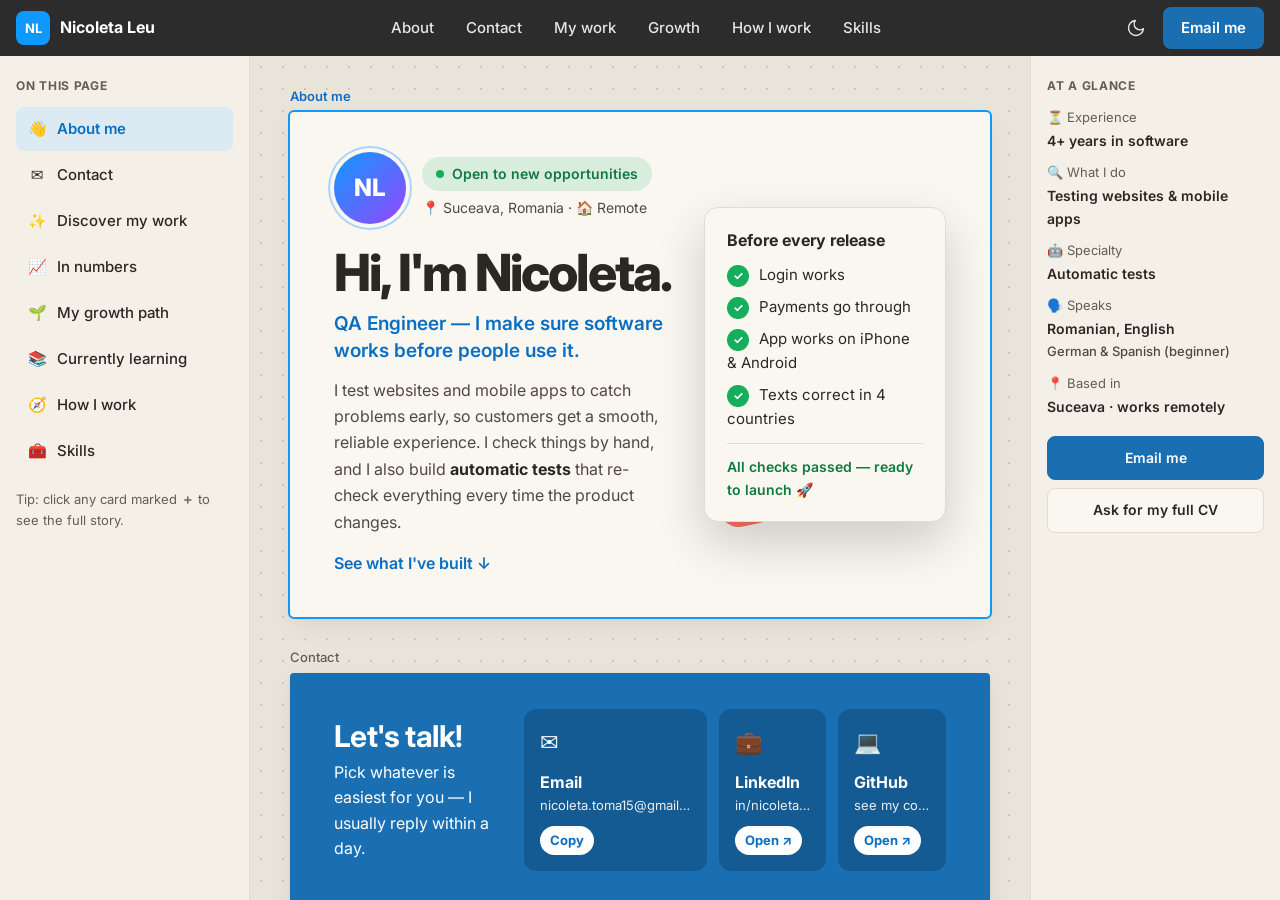
==== index.html @ d8bd8619 "Add portfolio site Static CV/portfolio page styled like a design-tool canvas, written in plain langu" ====
<!doctype html>
<html lang="en">
<head>
  <meta charset="utf-8" />
  <meta name="viewport" content="width=device-width, initial-scale=1" />
  <title>Nicoleta Leu — QA Automation Engineer</title>
  <meta name="description" content="Nicoleta Leu — QA Engineer. I make sure websites and mobile apps work correctly before customers use them." />
  <meta property="og:title" content="Nicoleta Leu — QA Automation Engineer" />
  <meta property="og:description" content="I make sure websites and mobile apps work correctly before customers use them." />
  <link rel="icon" href="data:image/svg+xml,<svg xmlns='http://www.w3.org/2000/svg' viewBox='0 0 32 32'><rect width='32' height='32' rx='8' fill='%230d99ff'/><text x='16' y='22' font-family='Arial' font-size='15' font-weight='700' fill='white' text-anchor='middle'>NL</text></svg>" />
  <link rel="preconnect" href="https://fonts.googleapis.com" />
  <link rel="preconnect" href="https://fonts.gstatic.com" crossorigin />
  <link href="https://fonts.googleapis.com/css2?family=Inter:wght@400;500;600;700;800&display=swap" rel="stylesheet" />
  <link rel="stylesheet" href="styles.css?v=14" />
</head>
<body>
  <!-- ============ TOP BAR ============ -->
  <header class="topbar">
    <a class="brand" href="#about">
      <span class="logo">NL</span>
      <span class="brand-name">Nicoleta Leu</span>
    </a>

    <nav class="topnav" aria-label="Main">
      <a href="#about">About</a>
      <a href="#contact">Contact</a>
      <a href="#work">My work</a>
      <a href="#growth">Growth</a>
      <a href="#process">How I work</a>
      <a href="#skills">Skills</a>
    </nav>

    <div class="topbar-right">
      <button class="icon-btn" id="themeToggle" aria-label="Switch light / dark mode" title="Switch light / dark mode">
        <svg viewBox="0 0 24 24"><path d="M21 12.8A9 9 0 1111.2 3a7 7 0 009.8 9.8z"/></svg>
      </button>
      <a class="cta-btn" href="mailto:nicoleta.toma15@gmail.com">Email me</a>
    </div>
  </header>
  <div class="read-progress" aria-hidden="true"><span id="readBar"></span></div>

  <div class="workspace">
    <!-- ============ LEFT: CONTENTS ============ -->
    <aside class="panel panel-left" aria-label="Contents">
      <div class="panel-head">On this page</div>
      <ul class="layers" id="layers">
        <li data-target="about"><span class="li-ico">👋</span>About me</li>
        <li data-target="contact"><span class="li-ico">✉️</span>Contact</li>
        <li data-target="work"><span class="li-ico">✨</span>Discover my work</li>
        <li data-target="results"><span class="li-ico">📈</span>In numbers</li>
        <li data-target="growth"><span class="li-ico">🌱</span>My growth path</li>
        <li data-target="learning"><span class="li-ico">📚</span>Currently learning</li>
        <li data-target="process"><span class="li-ico">🧭</span>How I work</li>
        <li data-target="skills"><span class="li-ico">🧰</span>Skills</li>
      </ul>
      <p class="panel-hint">Tip: click any card marked <b>＋</b> to see the full story.</p>
    </aside>

    <!-- ============ CANVAS ============ -->
    <main class="canvas" id="canvas">
      <div class="board">

        <!-- ABOUT -->
        <section class="frame span-2" id="about">
          <span class="frame-label">About me</span>
          <div class="frame-body hero">
            <div class="hero-text">
              <div class="hero-id">
                <div class="avatar-xl" aria-hidden="true">NL</div>
                <div>
                  <span class="pill"><span class="dot"></span>Open to new opportunities</span>
                  <p class="where">📍 Suceava, Romania · 🏠 Remote</p>
                </div>
              </div>
              <h1>Hi, I'm Nicoleta.</h1>
              <p class="role">QA Engineer — I make sure software works before people use it.</p>
              <p class="lead">
                I test websites and mobile apps to catch problems early, so customers
                get a smooth, reliable experience. I check things by hand, and I also
                build <strong>automatic tests</strong> that re-check everything every time
                the product changes.
              </p>
              <a class="scroll-hint" href="#work">See what I've built ↓</a>
            </div>
            <div class="hero-art" aria-hidden="true">
              <div class="shape s-circle"></div>
              <div class="shape s-square"></div>
              <div class="shape s-tri"></div>
              <div class="check-card">
                <div class="cc-title">Before every release</div>
                <ul>
                  <li><span class="tick">✓</span>Login works</li>
                  <li><span class="tick">✓</span>Payments go through</li>
                  <li><span class="tick">✓</span>App works on iPhone &amp; Android</li>
                  <li><span class="tick">✓</span>Texts correct in 4 countries</li>
                </ul>
                <div class="cc-foot">All checks passed — ready to launch 🚀</div>
              </div>
            </div>
          </div>
        </section>

        <!-- CONTACT (right after "about me") -->
        <section class="frame span-2" id="contact">
          <span class="frame-label">Contact</span>
          <div class="frame-body contact">
            <div class="contact-intro">
              <h2>Let's talk!</h2>
              <p>Pick whatever is easiest for you — I usually reply within a day.</p>
            </div>
            <div class="contact-grid">
              <button class="contact-tile" id="copyEmail" data-email="nicoleta.toma15@gmail.com">
                <span class="ct-ico">✉️</span>
                <span class="ct-text"><b>Email</b><span>nicoleta.toma15@gmail.com</span></span>
                <span class="ct-action" id="copyLabel">Copy</span>
              </button>
              <a class="contact-tile" href="https://www.linkedin.com/in/nicoleta-leu" target="_blank" rel="noopener">
                <span class="ct-ico">💼</span>
                <span class="ct-text"><b>LinkedIn</b><span>in/nicoleta-leu</span></span>
                <span class="ct-action">Open ↗</span>
              </a>
              <a class="contact-tile" href="https://github.com/nicoletaleu" target="_blank" rel="noopener">
                <span class="ct-ico">💻</span>
                <span class="ct-text"><b>GitHub</b><span>see my code</span></span>
                <span class="ct-action">Open ↗</span>
              </a>
            </div>
          </div>
        </section>

        <!-- DISCOVER MY WORK -->
        <section class="frame span-2" id="work">
          <span class="frame-label">Discover my work</span>
          <div class="frame-body">
            <div class="section-head">
              <h2>Discover my work</h2>
              <p class="sub">Click a card to see what I did and why it mattered.</p>
            </div>
            <div class="work-grid">
              <button class="work-card" data-detail="tests" style="--c:#ffcd29">
                <span class="wc-ico">🧪</span>
                <b>Most of a 1,100+ test suite</b>
                <span class="wc-meta">Test automation · 616 tests</span>
                <span class="wc-plus" aria-hidden="true">＋</span>
              </button>
              <button class="work-card" data-detail="payments" style="--c:#0d99ff">
                <span class="wc-ico">💳</span>
                <b>Keeping payments &amp; accounts safe</b>
                <span class="wc-meta">Payments · 98% pass rate</span>
                <span class="wc-plus" aria-hidden="true">＋</span>
              </button>
              <button class="work-card" data-detail="report" style="--c:#14ae5c">
                <span class="wc-ico">📊</span>
                <b>A quality report for the whole team</b>
                <span class="wc-meta">Reporting · 23 product flows</span>
                <span class="wc-plus" aria-hidden="true">＋</span>
              </button>
              <button class="work-card" data-detail="pipeline" style="--c:#9747ff">
                <span class="wc-ico">⚙️</span>
                <b>Tests that run on their own</b>
                <span class="wc-meta">CI/CD · built from scratch</span>
                <span class="wc-plus" aria-hidden="true">＋</span>
              </button>
              <button class="work-card" data-detail="countries" style="--c:#ff7262">
                <span class="wc-ico">🌍</span>
                <b>Testing in 4 countries</b>
                <span class="wc-meta">Manual testing · RO, ES, US, DE</span>
                <span class="wc-plus" aria-hidden="true">＋</span>
              </button>
              <button class="work-card" data-detail="tools" style="--c:#f24e1e">
                <span class="wc-ico">🛠️</span>
                <b>13 tools that make testing faster</b>
                <span class="wc-meta">Tooling · incl. an AI helper</span>
                <span class="wc-plus" aria-hidden="true">＋</span>
              </button>
            </div>
          </div>
        </section>

        <!-- RESULTS -->
        <section class="frame span-2" id="results">
          <span class="frame-label">In numbers</span>
          <div class="frame-body stats">
            <div class="stat"><b data-count="616">616</b><span>automatic tests written — more than half of a full test suite</span></div>
            <div class="stat"><b data-count="98" data-suffix="%">98%</b><span>of payment &amp; account checks pass reliably</span></div>
            <div class="stat"><b data-count="160">160</b><span>problems found and reported to developers</span></div>
            <div class="stat"><b data-count="4" data-suffix="+">4+</b><span>years working in software</span></div>
          </div>
        </section>

        <!-- MY GROWTH PATH -->
        <section class="frame span-2" id="growth">
          <span class="frame-label">My growth path</span>
          <div class="frame-body">
            <div class="section-head">
              <h2>My growth path</h2>
              <p class="sub">How I got here — one step at a time.</p>
            </div>
            <ol class="path">
              <li class="path-step" style="--c:#ffcd29">
                <span class="ps-year">2020</span>
                <span class="ps-dot">🌱</span>
                <b>Discovered testing</b>
                <span>Learned how software is tested — and loved finding what others miss.</span>
              </li>
              <li class="path-step" style="--c:#ff7262">
                <span class="ps-year">2022</span>
                <span class="ps-dot">💻</span>
                <b>Built websites</b>
                <span>3 years building web pages and checking them on every browser and device.</span>
              </li>
              <li class="path-step" style="--c:#9747ff">
                <span class="ps-year">2025</span>
                <span class="ps-dot">🤖</span>
                <b>Moved into automation</b>
                <span>Started writing automatic tests for websites, APIs and mobile apps.</span>
              </li>
              <li class="path-step" style="--c:#14ae5c">
                <span class="ps-year">2026</span>
                <span class="ps-dot">✨</span>
                <b>Testing with AI</b>
                <span>616 automatic tests written, and an AI helper for testing built.</span>
              </li>
              <li class="path-step next">
                <span class="ps-year">Next</span>
                <span class="ps-dot">🚀</span>
                <b>Your team?</b>
                <a href="#contact">Let's talk →</a>
              </li>
            </ol>
          </div>
        </section>

        <!-- CURRENTLY LEARNING -->
        <section class="frame span-2" id="learning">
          <span class="frame-label">Currently learning</span>
          <div class="frame-body">
            <div class="section-head">
              <h2>Currently learning</h2>
              <p class="sub">I never stop growing — here's what I'm working on now.</p>
            </div>
            <div class="stage-legend" aria-hidden="true">
              <span>Learning</span><span>Practising</span><span>Using at work</span>
            </div>
            <ul class="learn-list">
              <li class="learn" data-stage="3">
                <span class="l-ico">🤖</span>
                <div class="l-text"><b>AI-assisted testing</b><span>Building AI helpers that speed up testing</span></div>
                <div class="stages" role="img" aria-label="Stage: using at work"><i></i><i></i><i></i></div>
                <span class="l-stage">Using at work</span>
              </li>
              <li class="learn" data-stage="2">
                <span class="l-ico">🎭</span>
                <div class="l-text"><b>Playwright with TypeScript</b><span>Writing modern web tests in TypeScript</span></div>
                <div class="stages" role="img" aria-label="Stage: practising"><i></i><i></i><i></i></div>
                <span class="l-stage">Practising</span>
              </li>
              <li class="learn" data-stage="1">
                <span class="l-ico l-code">DE</span>
                <div class="l-text"><b>German</b><span>Beginner</span></div>
                <div class="stages" role="img" aria-label="Stage: learning"><i></i><i></i><i></i></div>
                <span class="l-stage">Learning</span>
              </li>
              <li class="learn" data-stage="1">
                <span class="l-ico l-code">ES</span>
                <div class="l-text"><b>Spanish</b><span>Beginner</span></div>
                <div class="stages" role="img" aria-label="Stage: learning"><i></i><i></i><i></i></div>
                <span class="l-stage">Learning</span>
              </li>
            </ul>
          </div>
        </section>

        <!-- HOW I WORK -->
        <section class="frame span-2" id="process">
          <span class="frame-label">How I work</span>
          <div class="frame-body">
            <div class="section-head">
              <h2>How I work</h2>
              <p class="sub">Click a step to see what happens.</p>
            </div>

            <div class="flow" role="tablist" aria-label="How I work">
              <button class="flow-step active" role="tab" aria-selected="true" data-step="0" style="--c:#0d99ff"><span class="fs-num">1</span><span class="fs-ico">🧭</span><b>Understand</b></button>
              <span class="flow-arrow" aria-hidden="true"></span>
              <button class="flow-step" role="tab" aria-selected="false" data-step="1" style="--c:#9747ff"><span class="fs-num">2</span><span class="fs-ico">📝</span><b>Plan</b></button>
              <span class="flow-arrow" aria-hidden="true"></span>
              <button class="flow-step" role="tab" aria-selected="false" data-step="2" style="--c:#14ae5c"><span class="fs-num">3</span><span class="fs-ico">🧪</span><b>Test &amp; automate</b></button>
              <span class="flow-arrow" aria-hidden="true"></span>
              <button class="flow-step" role="tab" aria-selected="false" data-step="3" style="--c:#ff7262"><span class="fs-num">4</span><span class="fs-ico">📣</span><b>Report &amp; follow up</b></button>
            </div>

            <div class="flow-detail" id="flowDetail" role="tabpanel" aria-live="polite">
              <h3 id="fdTitle"></h3>
              <p id="fdText"></p>
              <div class="chips" id="fdChips"></div>
            </div>
          </div>
        </section>
        <!-- SKILLS -->
        <section class="frame span-2" id="skills">
          <span class="frame-label">Skills</span>
          <div class="frame-body">
            <h2>Skills</h2>
            <div class="skill-grid">
              <div class="skill-group">
                <h3>Automatic testing</h3>
                <p class="explain">Tools that test websites and apps automatically.</p>
                <div class="chips"><span>Playwright</span><span>Robot Framework</span><span>Appium</span><span>Postman</span></div>
              </div>
              <div class="skill-group">
                <h3>Manual testing</h3>
                <p class="explain">Checking the product by hand, like a real user.</p>
                <div class="chips"><span>Exploratory</span><span>Mobile (iOS / Android)</span><span>Different browsers &amp; devices</span><span>Translations</span></div>
              </div>
              <div class="skill-group">
                <h3>AI tools</h3>
                <p class="explain">Using AI assistants to test faster and smarter.</p>
                <div class="chips"><span>Claude Code</span><span>AI Agents</span><span>Prompt writing</span></div>
              </div>
              <div class="skill-group">
                <h3>Programming</h3>
                <p class="explain">Languages I use to write tests and tools.</p>
                <div class="chips"><span>Python</span><span>JavaScript</span><span>TypeScript</span><span>PHP</span><span>SQL</span></div>
              </div>
              <div class="skill-group">
                <h3>Teamwork &amp; tools</h3>
                <p class="explain">How I organise work with the team.</p>
                <div class="chips"><span>Jira</span><span>Confluence</span><span>Agile / Scrum</span><span>GitHub</span></div>
              </div>
              <div class="skill-group">
                <h3>Languages</h3>
                <p class="explain">Spoken languages.</p>
                <div class="chips"><span>Romanian — native</span><span>English — professional</span><span>German — beginner</span><span>Spanish — beginner</span></div>
              </div>
            </div>

            <details class="more">
              <summary>Show the full technical list</summary>
              <dl class="tech-list">
                <dt>Testing types</dt><dd>Functional, Regression, E2E, API, Integration, Unit, Mobile, Smoke/Sanity, Exploratory, Cross-Browser/Cross-Device, Localization, Negative, Chaos, Database, Usability, UAT support</dd>
                <dt>Methodology</dt><dd>Test Strategy, Test Plans, Test Cases, Equivalence Partitioning, Boundary Values, Risk-Based Testing, Shift-Left, BDD (Given/When/Then)</dd>
                <dt>API &amp; services</dt><dd>REST, OAuth 2.0, JSON Schema, Webhooks, Stripe, AWS (S3, SNS)</dd>
                <dt>CI/CD &amp; tools</dt><dd>GitHub Actions, Git, Makefile, PHPStan, BrowserStack, Chrome DevTools, PHPUnit/Pest, MySQL, HTML, CSS</dd>
                <dt>AI-assisted QA</dt><dd>Custom Agent Skills, Prompt &amp; Context Engineering, AI-Assisted Test Design, AI Output Validation</dd>
              </dl>
            </details>
          </div>
        </section>

        <footer class="footer span-2">
          <span>© Nicoleta Leu</span>
          <a href="#about">Back to top ↑</a>
        </footer>
      </div>
    </main>

    <!-- ============ RIGHT: AT A GLANCE ============ -->
    <aside class="panel panel-right" aria-label="At a glance">
      <div class="panel-head">At a glance</div>
      <dl class="facts">
        <dt>⏳ Experience</dt><dd>4+ years in software</dd>
        <dt>🔍 What I do</dt><dd>Testing websites &amp; mobile apps</dd>
        <dt>🤖 Specialty</dt><dd>Automatic tests</dd>
        <dt>🗣️ Speaks</dt><dd>Romanian, English<br><span class="dd-note">German &amp; Spanish (beginner)</span></dd>
        <dt>📍 Based in</dt><dd>Suceava · works remotely</dd>
      </dl>
      <div class="glance-actions">
        <a class="btn primary block" href="mailto:nicoleta.toma15@gmail.com">Email me</a>
        <a class="btn block" href="mailto:nicoleta.toma15@gmail.com?subject=CV%20request">Ask for my full CV</a>
      </div>
    </aside>
  </div>

  <!-- ============ DETAIL DIALOG ============ -->
  <dialog class="detail" id="detail" aria-labelledby="dTitle">
    <div class="d-head">
      <span class="d-ico" id="dIco"></span>
      <div>
        <span class="d-meta" id="dMeta"></span>
        <h2 id="dTitle"></h2>
      </div>
      <button class="d-close" id="dClose" aria-label="Close">✕</button>
    </div>
    <div class="d-body">
      <div class="d-block"><h4>What I did</h4><p id="dDid"></p></div>
      <div class="d-block"><h4>Why it matters</h4><p id="dWhy"></p></div>
      <div class="d-result" id="dResult"></div>
      <div class="d-block"><h4>Tools used</h4><div class="chips" id="dTools"></div></div>
    </div>
    <div class="d-foot">
      <button class="btn" id="dPrev">← Previous</button>
      <button class="btn primary" id="dNext">Next →</button>
    </div>
  </dialog>

  <div class="toast" id="toast" role="status" aria-live="polite"></div>

  <script src="script.js?v=14"></script>
</body>
</html>
---- styles.css ----
:root {
  --ui-bar: #2c2c2c;
  --ui-bar-hover: #3d3d3d;
  --panel: #f4f0e8;
  --panel-border: #e2dccf;
  --panel-hover: #ebe5d9;
  --canvas: #e9e4da;
  --dot: #cfc7b6;
  --frame: #faf7f1;
  --text: #2b2723;
  --text-2: #4f4942;
  --text-3: #645d54;
  --blue: #0d99ff;
  --blue-strong: #1a6fb3;
  --blue-strong-hover: #155d96;
  --blue-text: #0a6fc2;
  --blue-soft: #dceaf3;
  --purple: #9747ff;
  --green: #14ae5c;
  --green-text: #0e7a41;
  --chip: #efe9de;
  --shadow: 0 1px 3px rgba(0,0,0,.08), 0 8px 24px rgba(0,0,0,.06);
  --n-yellow: #fff4c2; --n-blue: #dbefff; --n-green: #d9f7e5;
  --n-purple: #ece0ff; --n-pink: #ffe0ef; --n-orange: #ffe6d1;
  --panel-w: 250px;
  --bar-h: 56px;
  color-scheme: light;
}

@media (prefers-color-scheme: dark) {
  :root:not([data-theme="light"]) {
    --panel: #2c2c2c; --panel-border: #444; --panel-hover: #383838;
    --canvas: #1e1e1e; --dot: #3a3a3a; --frame: #2c2c2c;
    --text: #f5f5f5; --text-2: #d0d0d0; --text-3: #a0a0a0;
    --blue-text: #5cb8ff; --blue-soft: #0d3a5c; --green-text: #4ed48a; --chip: #383838;
    --shadow: 0 1px 3px rgba(0,0,0,.4), 0 8px 24px rgba(0,0,0,.3);
    --n-yellow: #4a4220; --n-blue: #1d3a52; --n-green: #1d4030;
    --n-purple: #36285a; --n-pink: #4f2539; --n-orange: #4d3420;
    color-scheme: dark;
  }
}
:root[data-theme="dark"] {
  --panel: #2c2c2c; --panel-border: #444; --panel-hover: #383838;
  --canvas: #1e1e1e; --dot: #3a3a3a; --frame: #2c2c2c;
  --text: #f5f5f5; --text-2: #d0d0d0; --text-3: #a0a0a0;
  --blue-text: #5cb8ff; --blue-soft: #0d3a5c; --green-text: #4ed48a; --chip: #383838;
  --shadow: 0 1px 3px rgba(0,0,0,.4), 0 8px 24px rgba(0,0,0,.3);
  --n-yellow: #4a4220; --n-blue: #1d3a52; --n-green: #1d4030;
  --n-purple: #36285a; --n-pink: #4f2539; --n-orange: #4d3420;
  color-scheme: dark;
}

* { box-sizing: border-box; }
html, body { margin: 0; height: 100%; }
html { scroll-behavior: smooth; }
body {
  font-family: "Inter", system-ui, -apple-system, "Segoe UI", sans-serif;
  background: var(--canvas);
  color: var(--text);
  font-size: 16px;
  line-height: 1.6;
  -webkit-font-smoothing: antialiased;
  overflow: hidden;
}
svg { width: 20px; height: 20px; fill: none; stroke: currentColor; stroke-width: 1.7; stroke-linecap: round; stroke-linejoin: round; }
button { font: inherit; color: inherit; background: none; border: 0; cursor: pointer; }
a { color: inherit; }
:focus-visible { outline: 3px solid var(--blue); outline-offset: 2px; border-radius: 4px; }

/* ---------- TOP BAR ---------- */
.topbar {
  height: var(--bar-h);
  background: var(--ui-bar);
  color: #fff;
  display: flex; align-items: center; justify-content: space-between;
  padding: 0 16px; gap: 16px;
  position: relative; z-index: 10;
}
.brand { display: flex; align-items: center; gap: 10px; text-decoration: none; font-weight: 700; }
.logo { width: 34px; height: 34px; border-radius: 8px; background: var(--blue); display: grid; place-items: center; font-size: 13px; }
.topnav { display: flex; gap: 4px; }
.topnav a {
  color: #e6e6e6; text-decoration: none; font-size: 15px; font-weight: 500;
  padding: 8px 14px; border-radius: 6px;
}
.topnav a:hover { background: var(--ui-bar-hover); color: #fff; }
.topbar-right { display: flex; align-items: center; gap: 8px; }
.icon-btn { width: 38px; height: 38px; border-radius: 8px; display: grid; place-items: center; color: #e6e6e6; }
.icon-btn:hover { background: var(--ui-bar-hover); }
.cta-btn {
  background: var(--blue-strong); color: #fff; text-decoration: none;
  font-weight: 600; font-size: 15px; padding: 9px 18px; border-radius: 8px;
}
.cta-btn:hover { background: var(--blue-strong-hover); }

/* ---------- WORKSPACE ---------- */
.workspace {
  display: grid;
  grid-template-columns: var(--panel-w) 1fr var(--panel-w);
  height: calc(100vh - var(--bar-h));
  height: calc(100dvh - var(--bar-h));
}
.panel { background: var(--panel); overflow-y: auto; font-size: 14px; padding: 16px; }
.panel-left { border-right: 1px solid var(--panel-border); }
.panel-right { border-left: 1px solid var(--panel-border); }
.panel-head { font-size: 12px; font-weight: 700; text-transform: uppercase; letter-spacing: .06em; color: var(--text-3); margin: 4px 0 12px; }
.panel-hint { font-size: 13px; color: var(--text-3); margin-top: 16px; }

.layers { list-style: none; margin: 0; padding: 0; display: grid; gap: 2px; }
.layers li {
  display: flex; align-items: center; gap: 10px;
  padding: 9px 10px; border-radius: 8px; cursor: pointer;
  font-size: 15px; font-weight: 500;
  border: 1px solid transparent;
}
.layers li:hover { background: var(--panel-hover); }
.layers li.selected { background: var(--blue-soft); color: var(--blue-text); font-weight: 600; }
.li-ico { width: 20px; text-align: center; }

.glance-card { text-align: center; padding: 8px 0 16px; border-bottom: 1px solid var(--panel-border); margin-bottom: 14px; }
.avatar-lg {
  width: 72px; height: 72px; border-radius: 50%; margin: 0 auto 10px;
  background: linear-gradient(135deg, var(--blue), var(--purple));
  color: #fff; font-weight: 800; font-size: 24px; display: grid; place-items: center;
}
.g-name { font-weight: 700; font-size: 17px; }
.g-role { color: var(--text-2); margin-bottom: 8px; }
.facts { margin: 0 0 18px; display: grid; gap: 10px; }
.facts dt { color: var(--text-3); font-size: 13px; }
.facts dd { margin: -8px 0 0; font-weight: 600; }
.glance-actions { display: grid; gap: 8px; }

/* ---------- CANVAS ---------- */
.canvas {
  position: relative;
  overflow: auto;
  background-color: var(--canvas);
  background-image: radial-gradient(var(--dot) 1px, transparent 1px);
  background-size: 22px 22px;
  scroll-behavior: smooth;
}
.board {
  display: grid;
  grid-template-columns: repeat(2, minmax(0, 520px));
  gap: 56px 24px;
  justify-content: center;
  padding: 56px 40px 120px;
}
.span-2 { grid-column: span 2; }

.frame {
  position: relative;
  background: var(--frame);
  box-shadow: var(--shadow);
  border-radius: 4px;
  outline: 2px solid transparent;
  transition: outline-color .2s;
  scroll-margin-top: 40px;
}
.frame.selected { outline-color: var(--blue); }
.frame-label {
  position: absolute; top: -26px; left: 0;
  font-size: 13px; color: var(--text-3); font-weight: 500;
}
.frame.selected .frame-label { color: var(--blue-text); font-weight: 600; }
.frame-body { padding: 44px; }

h1, h2, h3 { margin: 0; letter-spacing: -0.02em; line-height: 1.2; }
h2 { font-size: 28px; font-weight: 700; margin-bottom: 24px; }
h3 { font-size: 18px; font-weight: 700; margin-bottom: 6px; }

/* about */
.hero { display: grid; grid-template-columns: 1.4fr 1fr; gap: 32px; align-items: center; padding: 40px 44px; }
.pill {
  display: inline-flex; align-items: center; gap: 8px;
  font-size: 14px; font-weight: 600; color: var(--green-text);
  background: color-mix(in srgb, var(--green) 14%, transparent);
  padding: 6px 14px; border-radius: 99px;
}
.pill.small { font-size: 13px; padding: 4px 12px; }
.dot { width: 8px; height: 8px; border-radius: 50%; background: var(--green); animation: pulse 2s infinite; }
@keyframes pulse { 50% { opacity: .35; } }
h1 { font-size: clamp(36px, 4vw, 52px); font-weight: 800; margin: 18px 0 8px; letter-spacing: -0.035em; }
.role { font-size: 19px; font-weight: 600; color: var(--blue-text); margin: 0 0 12px; line-height: 1.4; }
.lead { font-size: 16px; line-height: 1.65; color: var(--text-2); margin: 0 0 16px; max-width: 58ch; }
.lead strong { color: var(--text); }
.hero-cta { display: flex; flex-wrap: wrap; gap: 12px; }
.btn {
  display: inline-block; padding: 12px 22px; border-radius: 8px;
  font-weight: 600; font-size: 15px; text-decoration: none; text-align: center;
  border: 1px solid var(--panel-border); background: var(--frame);
  transition: transform .12s, background .12s;
}
.btn:hover { transform: translateY(-1px); background: var(--panel-hover); }
.btn.primary { background: var(--blue-strong); color: #fff; border-color: var(--blue-strong); }
.btn.primary:hover { background: var(--blue-strong-hover); }
.btn.block { display: block; padding: 10px; font-size: 14px; }

.hero-art { position: relative; min-height: 260px; display: grid; place-items: center; }
.shape { position: absolute; }
.s-circle { width: 120px; height: 120px; border-radius: 50%; background: var(--purple); top: 0; right: 10px; }
.s-square { width: 90px; height: 90px; border-radius: 18px; background: #ff7262; bottom: 0; left: 10px; transform: rotate(-12deg); }
.s-tri { width: 0; height: 0; border-left: 46px solid transparent; border-right: 46px solid transparent; border-bottom: 80px solid #ffcd29; top: 6px; left: 24px; transform: rotate(14deg); }
.check-card {
  position: relative; z-index: 1; width: 100%; max-width: 330px;
  background: var(--frame); border-radius: 14px; padding: 20px 22px;
  box-shadow: 0 20px 50px rgba(0,0,0,.18);
  border: 1px solid var(--panel-border);
}
.cc-title { font-weight: 700; margin-bottom: 10px; }
.check-card ul { list-style: none; margin: 0 0 12px; padding: 0; display: grid; gap: 8px; font-size: 15px; }
.tick {
  display: inline-grid; place-items: center; width: 22px; height: 22px; margin-right: 10px;
  border-radius: 50%; background: var(--green); color: #fff; font-size: 12px; font-weight: 700;
}
.cc-foot { font-size: 14px; font-weight: 600; color: var(--green-text); border-top: 1px solid var(--panel-border); padding-top: 12px; }

/* what I do */
.what-grid { display: grid; grid-template-columns: repeat(3, 1fr); gap: 28px; }
.what-ico {
  width: 48px; height: 48px; border-radius: 12px; display: grid; place-items: center; font-size: 22px;
  background: color-mix(in srgb, var(--c) 15%, transparent); margin-bottom: 14px;
}
.what p { margin: 0; color: var(--text-2); font-size: 15px; }

/* results */
.stats { display: grid; grid-template-columns: repeat(4, 1fr); padding: 0; }
.stat { padding: 32px 28px; border-right: 1px solid var(--panel-border); }
.stat:last-child { border-right: 0; }
.stat b { display: block; font-size: 44px; font-weight: 800; letter-spacing: -0.03em; color: var(--blue-text); font-variant-numeric: tabular-nums; line-height: 1.1; margin-bottom: 6px; }
.stat span { color: var(--text-2); font-size: 15px; line-height: 1.45; display: block; }

/* skills */
.skill-grid { display: grid; grid-template-columns: repeat(3, 1fr); gap: 16px; }
.skill-group { border: 1px solid var(--panel-border); border-radius: 12px; padding: 20px; }
.explain { margin: 0 0 14px; color: var(--text-3); font-size: 14px; line-height: 1.45; }
.chips { display: flex; flex-wrap: wrap; gap: 6px; }
.chips span { font-size: 14px; padding: 5px 11px; border-radius: 6px; background: var(--chip); }

.more { margin-top: 24px; border-top: 1px solid var(--panel-border); padding-top: 16px; }
.more summary { cursor: pointer; font-weight: 600; color: var(--blue-text); font-size: 15px; width: fit-content; }
.more summary:hover { text-decoration: underline; }
.more[open] summary { margin-bottom: 14px; }
.tech-list { margin: 0; display: grid; grid-template-columns: 160px 1fr; gap: 10px 20px; font-size: 14px; }
.tech-list dt { font-weight: 600; }
.tech-list dd { margin: 0; color: var(--text-2); }

/* experience */
.job-head { display: flex; justify-content: space-between; align-items: flex-start; gap: 16px; margin-bottom: 28px; }
.job-head h2 { margin-bottom: 6px; }
.company { margin: 0; color: var(--text-2); }
.date { font-size: 14px; font-weight: 600; background: var(--chip); padding: 6px 12px; border-radius: 6px; white-space: nowrap; }
.job-grid { display: grid; grid-template-columns: repeat(3, 1fr); gap: 16px; }
.note { padding: 20px; font-size: 15px; line-height: 1.55; box-shadow: 0 2px 6px rgba(0,0,0,.08); border-radius: 4px; }
.note b { display: block; margin-bottom: 6px; font-size: 16px; }
.n-yellow { background: var(--n-yellow); } .n-blue { background: var(--n-blue); }
.n-green { background: var(--n-green); } .n-purple { background: var(--n-purple); }
.n-pink { background: var(--n-pink); } .n-orange { background: var(--n-orange); }
.bullets { margin: 0; padding-left: 20px; color: var(--text-2); font-size: 15px; display: grid; gap: 8px; }
.bullets.plain { font-size: 16px; gap: 12px; }
.bullets li::marker { color: var(--blue); }

/* education */
.timeline { list-style: none; margin: 0; padding: 0; position: relative; }
.timeline::before { content: ""; position: absolute; left: 70px; top: 10px; bottom: 10px; width: 2px; background: var(--panel-border); }
.timeline li { display: grid; grid-template-columns: 64px 1fr; gap: 24px; padding: 9px 0; position: relative; }
.timeline li::after { content: ""; position: absolute; left: 66px; top: 17px; width: 10px; height: 10px; border-radius: 50%; background: var(--blue); }
.t-year { font-size: 14px; font-weight: 600; color: var(--text-3); padding-top: 1px; font-variant-numeric: tabular-nums; }
.timeline b { display: block; font-size: 16px; line-height: 1.35; }
.timeline span { color: var(--text-2); font-size: 14px; }

/* hero identity */
.hero-id { display: flex; align-items: center; gap: 16px; }
.avatar-xl {
  width: 72px; height: 72px; border-radius: 50%; flex: none;
  background: linear-gradient(135deg, var(--blue), var(--purple));
  color: #fff; font-weight: 800; font-size: 24px; display: grid; place-items: center;
  box-shadow: 0 0 0 4px var(--frame), 0 0 0 6px color-mix(in srgb, var(--blue) 35%, transparent);
}
.where { margin: 6px 0 0; font-size: 14px; color: var(--text-2); }
.scroll-hint { font-weight: 600; color: var(--blue-text); text-decoration: none; font-size: 16px; }
.scroll-hint:hover { text-decoration: underline; }

/* contact */
#contact { background: var(--blue-strong); color: #fff; }
#contact .frame-label { color: var(--text-3); }
#contact.selected { outline-color: var(--text); }
.contact { display: grid; grid-template-columns: 1fr 2.6fr; gap: 28px; align-items: center; padding: 36px 44px; }
.contact h2 { font-size: 30px; margin-bottom: 6px; }
.contact p { margin: 0; font-size: 16px; }
.contact-grid { display: grid; grid-template-columns: 1.7fr 1fr 1fr; gap: 12px; }
.contact-tile {
  display: flex; flex-direction: column; align-items: flex-start; gap: 10px;
  color: #fff; text-decoration: none; text-align: left; font: inherit;
  background: rgba(0,0,0,.18); padding: 16px; border-radius: 12px;
  transition: background .15s, transform .15s; min-width: 0;
}
.contact-tile:hover { background: rgba(0,0,0,.3); transform: translateY(-2px); }
.ct-ico { font-size: 22px; }
.ct-text { display: grid; min-width: 0; width: 100%; }
.ct-text b { font-size: 16px; }
.ct-text span { font-size: 13px; opacity: .9; overflow: hidden; text-overflow: ellipsis; white-space: nowrap; }
.ct-action { font-size: 13px; font-weight: 700; background: #fff; color: var(--blue-text); padding: 4px 10px; border-radius: 99px; }
:root[data-theme="dark"] .ct-action { color: #0a6fc2; }

/* discover my work */
.section-head { display: flex; justify-content: space-between; align-items: baseline; gap: 16px; flex-wrap: wrap; margin-bottom: 24px; }
.section-head h2 { margin: 0; }
.sub { margin: 0; color: var(--text-3); font-size: 15px; }
.work-grid { display: grid; grid-template-columns: repeat(3, 1fr); gap: 16px; }
.work-card {
  position: relative; text-align: left; font: inherit; color: var(--text);
  display: flex; flex-direction: column; gap: 8px;
  padding: 22px; border-radius: 14px; min-height: 170px;
  background: color-mix(in srgb, var(--c) 10%, var(--frame));
  border: 1px solid color-mix(in srgb, var(--c) 30%, transparent);
  transition: transform .18s, box-shadow .18s, border-color .18s;
}
.work-card:hover { transform: translateY(-4px); box-shadow: 0 12px 28px rgba(0,0,0,.12); border-color: var(--c); }
.wc-ico {
  width: 46px; height: 46px; border-radius: 12px; display: grid; place-items: center; font-size: 22px;
  background: color-mix(in srgb, var(--c) 22%, transparent);
}
.work-card b { font-size: 17px; line-height: 1.3; margin-top: 6px; }
.wc-meta { font-size: 13px; color: var(--text-3); margin-top: auto; }
.wc-plus {
  position: absolute; top: 18px; right: 18px; width: 30px; height: 30px; border-radius: 50%;
  display: grid; place-items: center; font-size: 15px; font-weight: 700;
  background: var(--frame); border: 1px solid var(--panel-border); transition: transform .2s, background .2s;
}
.work-card:hover .wc-plus { transform: rotate(90deg); background: var(--c); color: #fff; border-color: var(--c); }

/* experience accordion */
.job { border: 1px solid var(--panel-border); border-radius: 12px; margin-bottom: 12px; overflow: hidden; }
.job summary {
  list-style: none; cursor: pointer; display: grid;
  grid-template-columns: auto 1fr auto auto; align-items: center; gap: 16px; padding: 18px 20px;
}
.job summary::-webkit-details-marker { display: none; }
.job summary:hover { background: var(--panel-hover); }
.job-logo {
  width: 44px; height: 44px; border-radius: 10px; display: grid; place-items: center;
  background: var(--c); color: #fff; font-weight: 800; font-size: 18px;
}
.job-title { display: grid; }
.job-title b { font-size: 18px; }
.job-title span { color: var(--text-2); font-size: 14px; }
.chev { font-size: 20px; color: var(--text-3); transition: transform .2s; line-height: 1; }
.job[open] .chev { transform: rotate(180deg); }
.job-body { padding: 4px 20px 22px 80px; }
.job-body .chips { margin-top: 16px; }

/* how I work — prototype-style flow */
.flow { display: flex; align-items: center; gap: 0; margin-bottom: 20px; }
.flow-step {
  position: relative; flex: 1; min-width: 0;
  display: flex; flex-direction: column; align-items: center; gap: 6px;
  padding: 18px 10px; border-radius: 14px; font: inherit; color: var(--text);
  background: var(--frame); border: 2px solid var(--panel-border);
  transition: border-color .15s, background .15s, transform .15s;
}
.flow-step:hover { border-color: var(--c); transform: translateY(-2px); }
.flow-step.active { border-color: var(--c); background: color-mix(in srgb, var(--c) 12%, var(--frame)); }
.flow-step b { font-size: 15px; text-align: center; line-height: 1.25; }
.fs-ico { font-size: 26px; }
.fs-num {
  position: absolute; top: -11px; left: 50%; transform: translateX(-50%);
  width: 22px; height: 22px; border-radius: 50%; display: grid; place-items: center;
  font-size: 12px; font-weight: 700; color: #fff; background: var(--c);
}
.flow-arrow { flex: 0 0 34px; height: 2px; background: var(--blue); position: relative; }
.flow-arrow::after {
  content: ""; position: absolute; right: -1px; top: -4px;
  border-left: 8px solid var(--blue); border-top: 5px solid transparent; border-bottom: 5px solid transparent;
}
.flow-detail {
  border-radius: 12px; padding: 22px 24px;
  background: var(--chip); animation: fadeIn .2s ease-out;
}
.flow-detail h3 { font-size: 19px; }
.flow-detail p { margin: 0 0 14px; color: var(--text-2); }
.flow-detail .chips span { background: var(--frame); border: 1px solid var(--panel-border); }
@keyframes fadeIn { from { opacity: 0; transform: translateY(4px); } }

/* footer */
.footer { display: flex; justify-content: space-between; color: var(--text-3); font-size: 14px; }
.footer a { color: var(--blue-text); font-weight: 600; text-decoration: none; }

/* detail dialog */
.detail {
  width: min(560px, calc(100vw - 32px)); max-height: calc(100dvh - 48px);
  border: 0; border-radius: 16px; padding: 0;
  background: var(--frame); color: var(--text);
  box-shadow: 0 30px 80px rgba(0,0,0,.35);
}
.detail::backdrop { background: rgba(20,20,20,.45); backdrop-filter: blur(3px); }
.detail[open] { animation: pop .22s ease-out; }
@keyframes pop { from { opacity: 0; transform: translateY(12px) scale(.98); } }
.d-head { display: flex; gap: 16px; align-items: flex-start; padding: 24px 24px 8px; }
.d-ico { width: 52px; height: 52px; border-radius: 14px; display: grid; place-items: center; font-size: 26px; flex: none; background: color-mix(in srgb, var(--c, #0d99ff) 20%, transparent); }
.d-meta { font-size: 13px; color: var(--text-3); font-weight: 600; }
.d-head h2 { font-size: 22px; margin: 2px 0 0; }
.d-close { margin-left: auto; width: 36px; height: 36px; border-radius: 50%; flex: none; font-size: 15px; }
.d-close:hover { background: var(--panel-hover); }
.d-body { padding: 8px 24px 8px; display: grid; gap: 16px; }
.d-block h4 { margin: 0 0 4px; font-size: 13px; text-transform: uppercase; letter-spacing: .05em; color: var(--text-3); }
.d-block p { margin: 0; font-size: 16px; color: var(--text-2); }
.d-result {
  font-size: 16px; font-weight: 600; padding: 14px 16px; border-radius: 10px;
  background: color-mix(in srgb, var(--green) 14%, transparent); color: var(--green-text);
}
.d-result::before { content: "✓ Result: "; }
.d-foot { display: flex; justify-content: space-between; gap: 12px; padding: 16px 24px 24px; }

/* toast */
.toast {
  position: fixed; left: 50%; bottom: 24px; transform: translate(-50%, 20px);
  background: var(--ui-bar); color: #fff; padding: 10px 18px; border-radius: 10px;
  font-weight: 600; font-size: 14px; opacity: 0; pointer-events: none; transition: .2s; z-index: 50;
}
.toast.show { opacity: 1; transform: translate(-50%, 0); }

@media (prefers-reduced-motion: reduce) {
  .dot { animation: none; }
  html, .canvas { scroll-behavior: auto; }
}

/* ---------- RESPONSIVE ---------- */
@media (max-width: 1240px) {
  .panel-right { display: none; }
  .workspace { grid-template-columns: var(--panel-w) 1fr; }
}
@media (max-width: 1000px) {
  .what-grid, .skill-grid, .job-grid, .work-grid { grid-template-columns: 1fr 1fr; }
  .contact { grid-template-columns: 1fr; }
  .stats { grid-template-columns: 1fr 1fr; }
  .stat:nth-child(2) { border-right: 0; }
  .stat:nth-child(-n+2) { border-bottom: 1px solid var(--panel-border); }
}
@media (max-width: 900px) {
  html, body { height: auto; }
  body { overflow: auto; }
  .panel-left { display: none; }
  .workspace { display: block; height: auto; }
  .canvas { overflow: visible; }
  .board { grid-template-columns: minmax(0, 1fr); padding: 48px 16px 80px; gap: 48px; }
  .span-2 { grid-column: auto; }
  .hero { grid-template-columns: 1fr; padding: 28px; }
  .frame-body { padding: 26px; }
  .topbar { position: sticky; top: 0; height: auto; flex-wrap: wrap; padding: 10px 16px 0; row-gap: 6px; }
  .topnav {
    order: 3; width: 100%; overflow-x: auto; gap: 0;
    margin: 0 -16px; padding: 0 10px 6px; width: calc(100% + 32px);
    scrollbar-width: none;
  }
  .topnav a { font-size: 14px; padding: 6px 10px; white-space: nowrap; }
  .frame { scroll-margin-top: 120px; }
  .tech-list { grid-template-columns: 1fr; gap: 4px; }
  .tech-list dd { margin-bottom: 10px; }
}
@media (max-width: 640px) {
  .what-grid, .skill-grid, .job-grid, .stats, .work-grid, .contact-grid { grid-template-columns: 1fr; }
  .contact { padding: 26px; }
  .contact-tile { flex-direction: row; align-items: center; }
  .ct-action { margin-left: auto; flex: none; }
  .work-card { min-height: 0; }
  .flow { flex-direction: column; align-items: stretch; }
  .flow-step { flex-direction: row; justify-content: flex-start; gap: 12px; padding: 14px 16px 14px 40px; }
  .fs-num { top: 50%; left: 12px; transform: translateY(-50%); }
  .fs-ico { font-size: 22px; }
  .flow-arrow { flex: 0 0 22px; width: 2px; height: 22px; align-self: center; }
  .flow-arrow::after { right: -4px; top: auto; bottom: -1px; border-left: 5px solid transparent; border-right: 5px solid transparent; border-top: 8px solid var(--blue); border-bottom: 0; }
  .job summary { grid-template-columns: auto 1fr auto; row-gap: 8px; padding: 16px; }
  .job summary .date { grid-column: 2; justify-self: start; }
  .job summary .chev { grid-column: 3; grid-row: 1; }
  .job-body { padding: 4px 16px 20px; }
  .hero-id .avatar-xl { width: 56px; height: 56px; font-size: 19px; }
  .stat { border-right: 0; border-bottom: 1px solid var(--panel-border); }
  .stat:last-child { border-bottom: 0; }
  .job-head { flex-direction: column; }
  .brand-name { display: none; }
  h2 { font-size: 24px; }
}

.dd-note { font-weight: 500; font-size: 13px; color: var(--text-2); }

/* reading progress bar */
.read-progress { position: fixed; top: 0; left: 0; right: 0; height: 4px; z-index: 40; pointer-events: none; }
.read-progress span {
  display: block; height: 100%; width: 100%;
  background: linear-gradient(90deg, var(--blue), var(--purple), var(--green));
  transform-origin: left; transform: scaleX(0);
}

/* my growth path */
.path { list-style: none; margin: 0; padding: 0; display: grid; grid-template-columns: repeat(5, 1fr); gap: 14px; position: relative; }
.path::before {
  content: ""; position: absolute; left: 8%; right: 8%; top: 52px; height: 3px;
  background: linear-gradient(90deg, #ffcd29, #ff7262, #9747ff, #14ae5c, var(--panel-border));
  border-radius: 3px;
}
.path-step { position: relative; display: flex; flex-direction: column; align-items: center; text-align: center; gap: 6px; }
.ps-year { font-size: 13px; font-weight: 700; color: var(--text-3); letter-spacing: .03em; }
.ps-dot {
  position: relative; z-index: 1; width: 52px; height: 52px; border-radius: 50%;
  display: grid; place-items: center; font-size: 22px; margin-bottom: 6px;
  background: var(--frame); border: 3px solid var(--c, var(--panel-border));
  transition: transform .2s;
}
.path-step:hover .ps-dot { transform: scale(1.1); }
.path-step b { font-size: 16px; line-height: 1.3; }
.path-step > span:last-child, .path-step > a { font-size: 14px; color: var(--text-2); line-height: 1.45; }
.path-step.next .ps-dot { border-style: dashed; border-color: var(--blue-strong); }
.path-step.next a { color: var(--blue-text); font-weight: 700; text-decoration: none; }
.path-step.next a:hover { text-decoration: underline; }

/* currently learning */
.stage-legend { display: none; }
.learn-list { list-style: none; margin: 0; padding: 0; display: grid; gap: 10px; }
.learn {
  display: grid; grid-template-columns: auto 1fr 180px 110px; align-items: center; gap: 16px;
  padding: 14px 18px; border-radius: 12px; border: 1px solid var(--panel-border); background: var(--frame);
}
.l-ico { font-size: 24px; width: 40px; height: 40px; display: grid; place-items: center; border-radius: 10px; background: var(--chip); }
.l-text { display: grid; }
.l-text b { font-size: 16px; }
.l-text span { font-size: 14px; color: var(--text-2); }
.stages { display: grid; grid-template-columns: repeat(3, 1fr); gap: 4px; }
.stages i { height: 10px; border-radius: 99px; background: var(--panel-border); }
.learn[data-stage="1"] .stages i:nth-child(-n+1),
.learn[data-stage="2"] .stages i:nth-child(-n+2),
.learn[data-stage="3"] .stages i:nth-child(-n+3) { background: var(--green); border-color: var(--green); }
.learn.in-view .stages i { animation: grow .6s ease-out both; }
.learn.in-view .stages i:nth-child(2) { animation-delay: .15s; }
.learn.in-view .stages i:nth-child(3) { animation-delay: .3s; }
@keyframes grow { from { transform: scaleX(0); transform-origin: left; } }
.l-stage { font-size: 13px; font-weight: 700; color: var(--green-text); text-align: right; }

@media (max-width: 1000px) {
  .learn { grid-template-columns: auto 1fr 120px; }
  .l-stage { grid-column: 3; text-align: left; margin-top: -10px; }
}
@media (max-width: 640px) {
  .path { grid-template-columns: 1fr; gap: 0; }
  .path::before { left: 25px; right: auto; top: 30px; bottom: 30px; width: 3px; height: auto;
    background: linear-gradient(180deg, #ffcd29, #ff7262, #9747ff, #14ae5c, var(--panel-border)); }
  .path-step {
    display: grid; grid-template-columns: 52px 1fr; column-gap: 14px; row-gap: 0;
    text-align: left; align-items: start; padding-bottom: 18px;
  }
  .ps-dot { grid-row: 1 / span 3; grid-column: 1; margin: 0; }
  .ps-year, .path-step b, .path-step > span:last-child, .path-step > a { grid-column: 2; }
  .learn { grid-template-columns: auto 1fr; row-gap: 10px; }
  .stages { grid-column: 1 / -1; }
  .l-stage { grid-column: 1 / -1; text-align: left; margin-top: -4px; }
}
@media (prefers-reduced-motion: reduce) {
  .learn.in-view .stages i { animation: none; }
}
.l-code { font-size: 14px; font-weight: 800; color: var(--text-2); letter-spacing: .04em; }
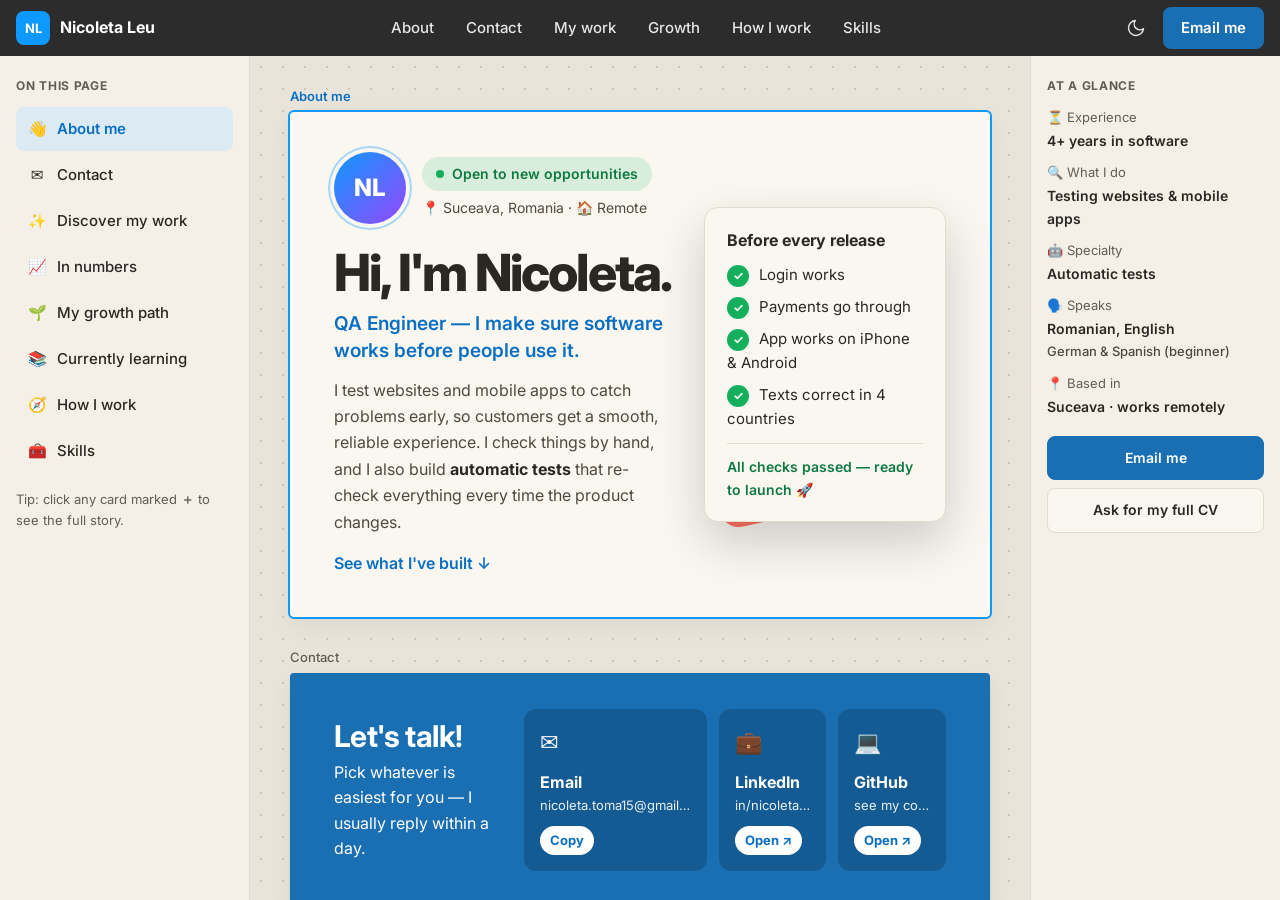
==== commit 2c60c539: "Add social preview image (og:image) Co-Authored-By: Claude Opus 5.5 <noreply@anthropic.com>" ====
--- a/index.html
+++ b/index.html
@@ -7,6 +7,13 @@
   <meta name="description" content="Nicoleta Leu — QA Engineer. I make sure websites and mobile apps work correctly before customers use them." />
   <meta property="og:title" content="Nicoleta Leu — QA Automation Engineer" />
   <meta property="og:description" content="I make sure websites and mobile apps work correctly before customers use them." />
+  <meta property="og:type" content="website" />
+  <meta property="og:url" content="https://nicoleta-portfolio.vercel.app/" />
+  <meta property="og:image" content="https://nicoleta-portfolio.vercel.app/og.png" />
+  <meta property="og:image:width" content="1200" />
+  <meta property="og:image:height" content="627" />
+  <meta property="og:image:alt" content="Nicoleta Leu — QA Automation Engineer portfolio" />
+  <meta name="twitter:card" content="summary_large_image" />
   <link rel="icon" href="data:image/svg+xml,<svg xmlns='http://www.w3.org/2000/svg' viewBox='0 0 32 32'><rect width='32' height='32' rx='8' fill='%230d99ff'/><text x='16' y='22' font-family='Arial' font-size='15' font-weight='700' fill='white' text-anchor='middle'>NL</text></svg>" />
   <link rel="preconnect" href="https://fonts.googleapis.com" />
   <link rel="preconnect" href="https://fonts.gstatic.com" crossorigin />
